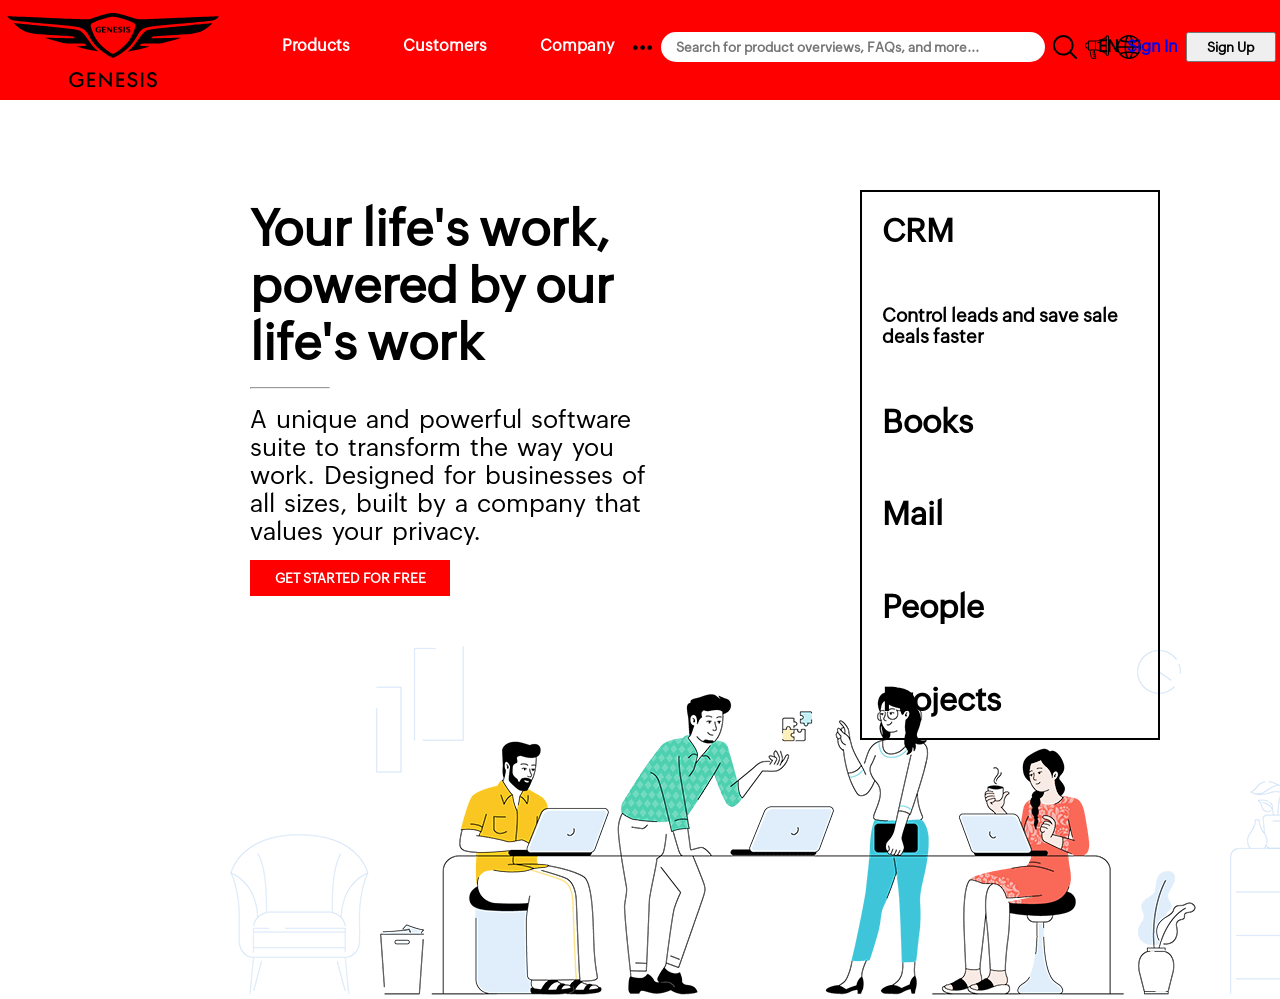
==== index.html @ 3dc9ce11 "Undo the move operation from previous commit" ====
<!doctype html>
<html>
  <head>
    <meta
      charset="UTF-8"
      name="viewport"
      content="width=device-width, initial-scale=1"
    />
    <link rel="canonical" href="https://www.genesis.com/" />
    <meta
      property="og:title"
      content="Genesis | Cloud Software Suite for Businesses"
    />
    <meta
      property="og:description"
      content="A unique and powerful software suite for businesses of all sizes. With 55+ applications, Genesis caters to 100 million+ users for their end-to-end business needs."
    />
    <meta property="og:image" content="resources/logo.svg" />
    <meta property="og:url" content="https://www.genesis.com/" />
    <meta property="og:site_name" content="Genesis" />
    <meta property="og:type" content="website" />
    <meta
      name="twitter:title"
      content="Genesis | Cloud Software Suite for Businesses"
    />
    <meta
      name="twitter:description"
      content="A unique and powerful software suite for businesses of all sizes. With 55+ applications, Genesis caters to 100 million+ users for their end-to-end business needs."
    />
    <meta name="twitter:image" content="resources/logo.svg" />
    <meta name="twitter:card" content="summary" />
    <meta name="twitter:site" content="@genesis" />

    <title>Genesis | Cloud Software Suite for Businesses</title>
    <link rel="stylesheet" href="resources/style.css" />
  </head>

  <body>
    <div class="nav-bar">
      <img src="resources/svg/logo.svg" id="logo" />
      <ul>
        <a href="#">
          <li>Products</li>
        </a>
        <a href="#">
          <li>Customers</li>
        </a>
        <a href="#">
          <li>Company</li>
        </a>
      </ul>
      <img src="resources/svg/three-dots.svg" id="three-dots" />
      <input
        type="text"
        id="search-bar"
        placeholder="Search for product overviews, FAQs, and more..."
      />
      <img src="resources/svg/magnifying-glass.svg" id="magnifying-glass" />
      <img src="resources/svg/megaphone.svg" id="announcment" />
      <img src="resources/svg/globe.svg" id="globe" />
      <p style="margin-top: 37px">EN</p>
      <a style="margin-top: 37px" href="#">Sign In</a>
      <button id="sign-up">Sign Up</button>
    </div>

    <div class="main-body">
      <div class="left-section">
        <h1 id="title-text">
          Your life's work, <br />
          powered by our life's work
        </h1>
        <hr id="red-line" />
        <p id="title-description">
          A unique and powerful software suite to transform the way you work.
          Designed for businesses of all sizes, built by a company that values
          your privacy.
        </p>
        <button id="get-started">GET STARTED FOR FREE</button>
        <img
          style="margin-left: -20px; margin-top: 50px"
          src="resources/images/cover.png"
        />
      </div>
      <div class="right-section">
        <div class="content">
          <h1>
            CRM
            <h3>Control leads and save sale deals faster</h3>
          </h1>
          <h1>Books</h1>
          <h1>Mail</h1>
          <h1>People</h1>
          <h1>Projects</h1>
        </div>
      </div>
    </div>
  </body>
</html>
---- resources/style.css ----
@font-face {
  font-family: Puvi;
  src: url(fonts/Puvi_Regular.woff2);
}
* {
  box-sizing: border-box;
  padding: 0;
  margin: 0;
  font-family: Puvi;
  font-weight: 800;
  /* color: white; */
}

html,
body {
  width: 100%;
  height: 100%;
}

.nav-bar {
  display: flex;
  flex-direction: row;
  justify-content: space-around;
  width: 100%;
  height: 100px;
  background-color: red;
}

.left-section {
  float: left;
  width: 33%;
  margin-top: 100px;
  margin-left: 250px;
}

.right-section {
  float: right;
  width: 25%;
  margin-right: 100px;
  display: flex;
  flex-direction: y;
}

ul {
  color: white;
  list-style-type: none;
}

li {
  display: inline-block;
  justify-content: space-around;
  color: white;
  margin-top: 36px;
  margin-left: 50px;
}

a {
  text-decoration: none;
}

#three-dots {
  width: 21px;
  height: 19px;
  margin-top: 38px;
  margin-left: 10px;
}

#search-bar {
  width: 30%;
  height: 30px;
  padding: 5px;
  padding-left: 15px;
  margin-top: 32px;
  border: 0;
  border-radius: 20px;
}

#magnifying-glass {
  height: 24px;
  margin-top: 35px;
}

#announcment {
  height: 24px;
  margin-top: 35px;
}

#globe {
  height: 24px;
  margin-top: 35px;
  margin-right: -51px;
}

#sign-up {
  width: 90px;
  height: 30px;
  margin-top: 32px;
}

#red-line {
  width: 5rem;
  margin: 1em;
  margin-left: 1em;
  margin-left: 0;
  color: red;
}

#get-started {
  width: 200px;
  height: 36px;
  margin-top: 15px;
  color: white;
  background-color: red;
  border: 0px;
}

#title-text {
  font-size: 50px;
}

#title-description {
  word-spacing: 4px;
  font-size: 25px;
  font-weight: 100;
}

.content {
  border: 2px solid black;
  margin-top: 90px;
  padding: 20px;
  height: 550px;
  width: 300px;
  display: flex;
  justify-content: space-between;
  flex-direction: column;
}
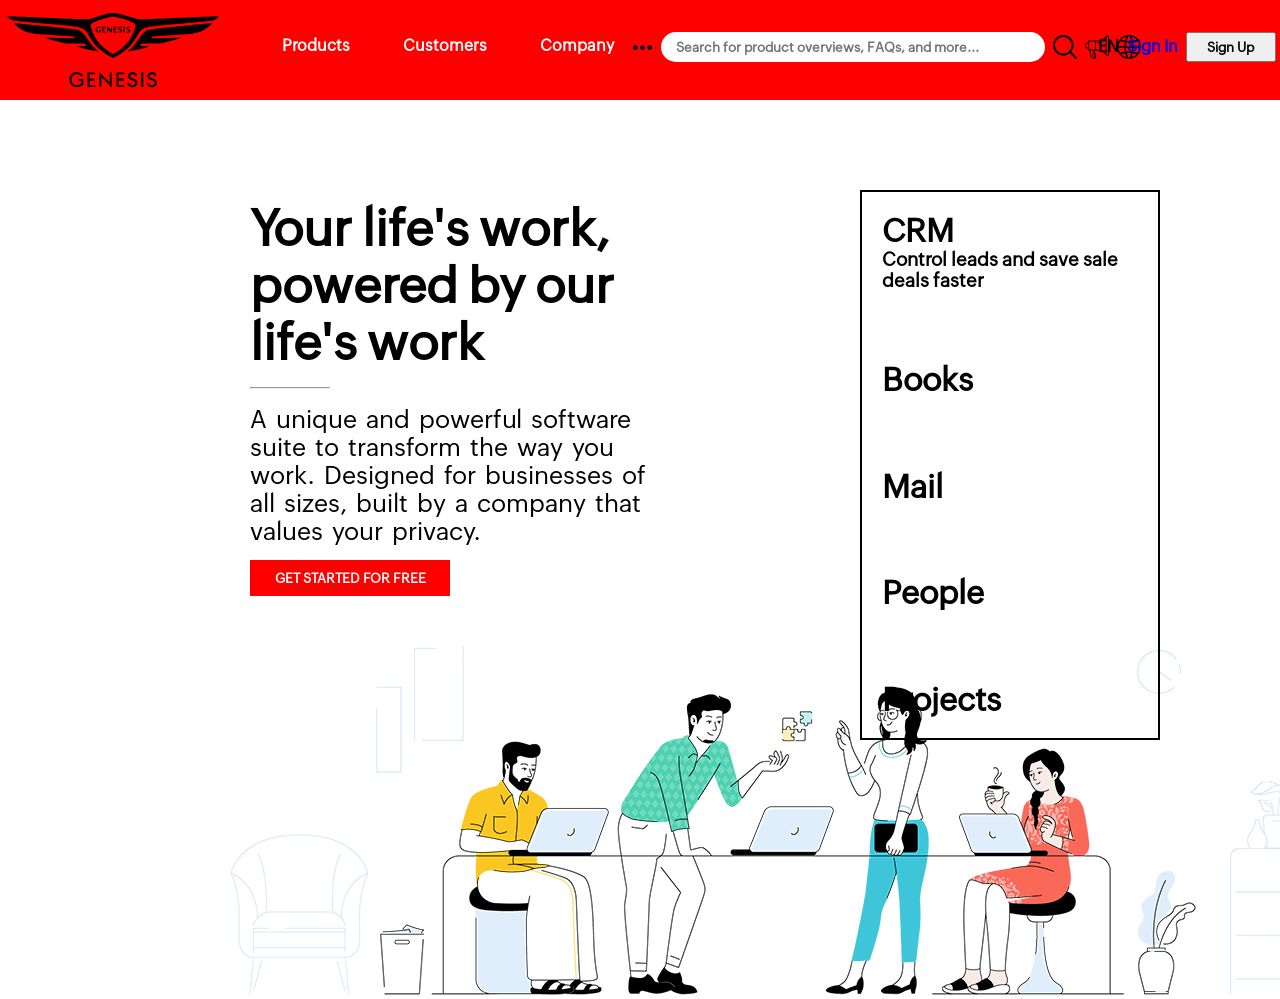
==== commit 45e0c1c3: "Added nested divs" ====
--- a/index.html
+++ b/index.html
@@ -83,14 +83,24 @@
       </div>
       <div class="right-section">
         <div class="content">
-          <h1>
-            CRM
-            <h3>Control leads and save sale deals faster</h3>
-          </h1>
-          <h1>Books</h1>
-          <h1>Mail</h1>
-          <h1>People</h1>
-          <h1>Projects</h1>
+          <div>
+            <h1>
+              CRM
+              <h3>Control leads and save sale deals faster</h3>
+            </h1>
+          </div>
+          <div>
+            <h1>Books</h1>
+          </div>
+          <div>
+            <h1>Mail</h1>
+          </div>
+          <div>
+            <h1>People</h1>
+          </div>
+          <div>
+            <h1>Projects</h1>
+          </div>
         </div>
       </div>
     </div>
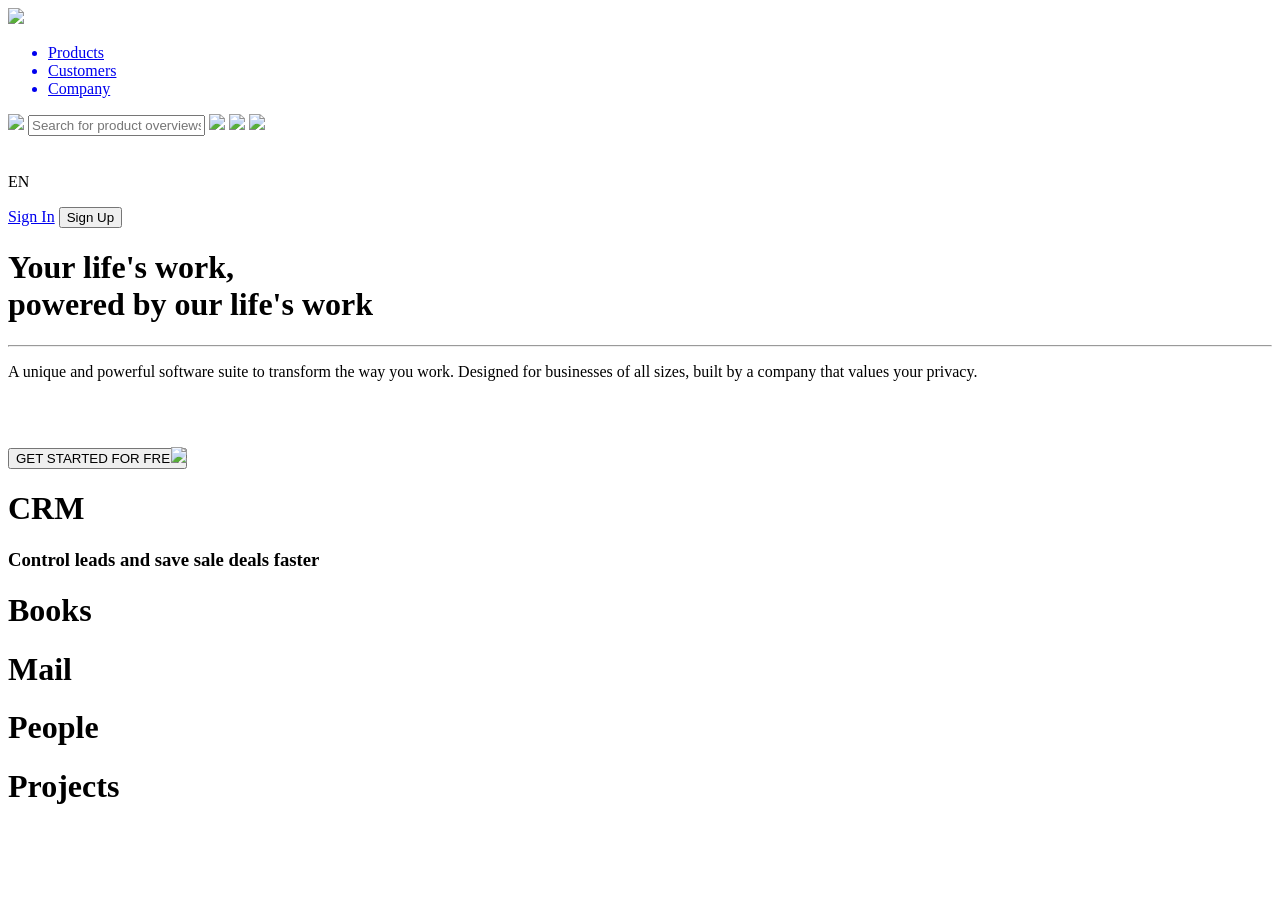
==== commit 806c2f20: "Fixed path to resources" ====
--- a/index.html
+++ b/index.html
@@ -15,7 +15,7 @@
       property="og:description"
       content="A unique and powerful software suite for businesses of all sizes. With 55+ applications, Genesis caters to 100 million+ users for their end-to-end business needs."
     />
-    <meta property="og:image" content="resources/logo.svg" />
+    <meta property="og:image" content="/main/resources/logo.svg" />
     <meta property="og:url" content="https://www.genesis.com/" />
     <meta property="og:site_name" content="Genesis" />
     <meta property="og:type" content="website" />
@@ -27,17 +27,17 @@
       name="twitter:description"
       content="A unique and powerful software suite for businesses of all sizes. With 55+ applications, Genesis caters to 100 million+ users for their end-to-end business needs."
     />
-    <meta name="twitter:image" content="resources/logo.svg" />
+    <meta name="twitter:image" content="/main/resources/logo.svg" />
     <meta name="twitter:card" content="summary" />
     <meta name="twitter:site" content="@genesis" />
 
     <title>Genesis | Cloud Software Suite for Businesses</title>
-    <link rel="stylesheet" href="resources/style.css" />
+    <link rel="stylesheet" href="/main/resources/style.css" />
   </head>
 
   <body>
     <div class="nav-bar">
-      <img src="resources/svg/logo.svg" id="logo" />
+      <img src="/main/resources/svg/logo.svg" id="logo" />
       <ul>
         <a href="#">
           <li>Products</li>
@@ -49,15 +49,18 @@
           <li>Company</li>
         </a>
       </ul>
-      <img src="resources/svg/three-dots.svg" id="three-dots" />
+      <img src="/main/resources/svg/three-dots.svg" id="three-dots" />
       <input
         type="text"
         id="search-bar"
         placeholder="Search for product overviews, FAQs, and more..."
       />
-      <img src="resources/svg/magnifying-glass.svg" id="magnifying-glass" />
-      <img src="resources/svg/megaphone.svg" id="announcment" />
-      <img src="resources/svg/globe.svg" id="globe" />
+      <img
+        src="/main/resources/svg/magnifying-glass.svg"
+        id="magnifying-glass"
+      />
+      <img src="/main/resources/svg/megaphone.svg" id="announcment" />
+      <img src="/main/resources/svg/globe.svg" id="globe" />
       <p style="margin-top: 37px">EN</p>
       <a style="margin-top: 37px" href="#">Sign In</a>
       <button id="sign-up">Sign Up</button>
@@ -78,7 +81,7 @@
         <button id="get-started">GET STARTED FOR FREE</button>
         <img
           style="margin-left: -20px; margin-top: 50px"
-          src="resources/images/cover.png"
+          src="/main/resources/images/cover.png"
         />
       </div>
       <div class="right-section">
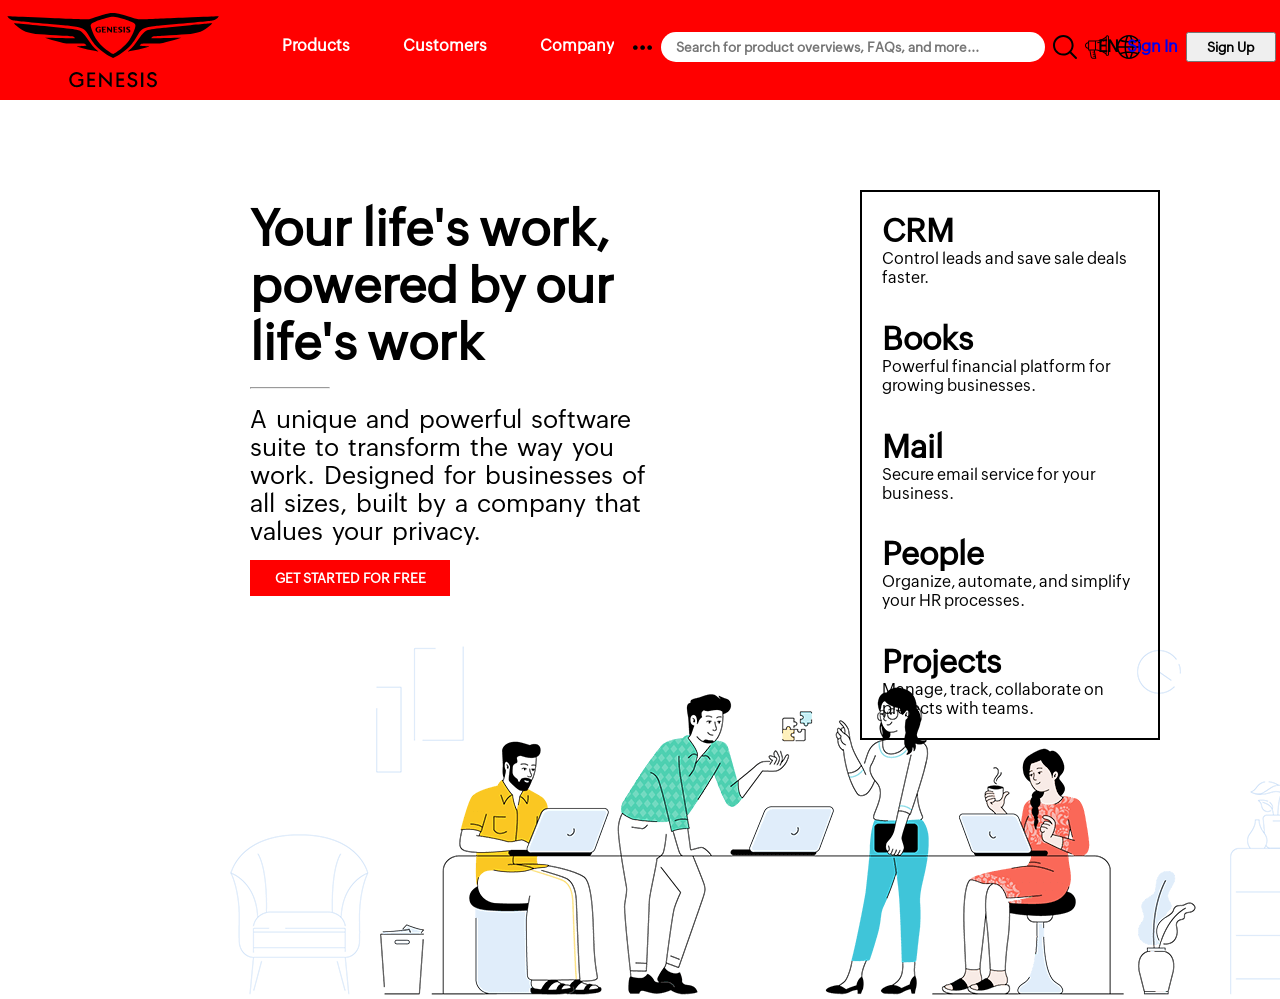
==== commit d657a355: "Changed resource paths" ====
--- a/index.html
+++ b/index.html
@@ -15,7 +15,7 @@
       property="og:description"
       content="A unique and powerful software suite for businesses of all sizes. With 55+ applications, Genesis caters to 100 million+ users for their end-to-end business needs."
     />
-    <meta property="og:image" content="/main/resources/logo.svg" />
+    <meta property="og:image" content="/resources/logo.svg" />
     <meta property="og:url" content="https://www.genesis.com/" />
     <meta property="og:site_name" content="Genesis" />
     <meta property="og:type" content="website" />
@@ -27,17 +27,17 @@
       name="twitter:description"
       content="A unique and powerful software suite for businesses of all sizes. With 55+ applications, Genesis caters to 100 million+ users for their end-to-end business needs."
     />
-    <meta name="twitter:image" content="/main/resources/logo.svg" />
+    <meta name="twitter:image" content="/resources/logo.svg" />
     <meta name="twitter:card" content="summary" />
     <meta name="twitter:site" content="@genesis" />
 
     <title>Genesis | Cloud Software Suite for Businesses</title>
-    <link rel="stylesheet" href="/main/resources/style.css" />
+    <link rel="stylesheet" href="/resources/style.css" />
   </head>
 
   <body>
     <div class="nav-bar">
-      <img src="/main/resources/svg/logo.svg" id="logo" />
+      <img src="/resources/svg/logo.svg" id="logo" />
       <ul>
         <a href="#">
           <li>Products</li>
@@ -49,18 +49,15 @@
           <li>Company</li>
         </a>
       </ul>
-      <img src="/main/resources/svg/three-dots.svg" id="three-dots" />
+      <img src="/resources/svg/three-dots.svg" id="three-dots" />
       <input
         type="text"
         id="search-bar"
         placeholder="Search for product overviews, FAQs, and more..."
       />
-      <img
-        src="/main/resources/svg/magnifying-glass.svg"
-        id="magnifying-glass"
-      />
-      <img src="/main/resources/svg/megaphone.svg" id="announcment" />
-      <img src="/main/resources/svg/globe.svg" id="globe" />
+      <img src="/resources/svg/magnifying-glass.svg" id="magnifying-glass" />
+      <img src="/resources/svg/megaphone.svg" id="announcment" />
+      <img src="/resources/svg/globe.svg" id="globe" />
       <p style="margin-top: 37px">EN</p>
       <a style="margin-top: 37px" href="#">Sign In</a>
       <button id="sign-up">Sign Up</button>
@@ -81,7 +78,7 @@
         <button id="get-started">GET STARTED FOR FREE</button>
         <img
           style="margin-left: -20px; margin-top: 50px"
-          src="/main/resources/images/cover.png"
+          src="/resources/images/cover.png"
         />
       </div>
       <div class="right-section">
@@ -89,20 +86,24 @@
           <div>
             <h1>
               CRM
-              <h3>Control leads and save sale deals faster</h3>
+              <h4>Control leads and save sale deals faster.</h4>
             </h1>
           </div>
           <div>
             <h1>Books</h1>
+            <h4>Powerful financial platform for growing businesses.</h4>
           </div>
           <div>
             <h1>Mail</h1>
+            <h4>Secure email service for your business.</h4>
           </div>
           <div>
             <h1>People</h1>
+            <h4>Organize, automate, and simplify your HR processes.</h4>
           </div>
           <div>
             <h1>Projects</h1>
+            <h4>Manage, track, collaborate on projects with teams.</h4>
           </div>
         </div>
       </div>
--- a/resources/style.css
+++ b/resources/style.css
@@ -0,0 +1,158 @@
+@font-face {
+  font-family: Puvi;
+  src: url(fonts/Puvi_Regular.woff2);
+}
+* {
+  box-sizing: border-box;
+  padding: 0;
+  margin: 0;
+  /* stylelint-disable-next-line */
+  font-family: Puvi;
+  font-weight: 800;
+  /* color: white; */
+}
+
+html,
+body {
+  width: 100%;
+  height: 100%;
+}
+
+.nav-bar {
+  display: flex;
+  flex-direction: row;
+  justify-content: space-around;
+  width: 100%;
+  height: 100px;
+  background-color: red;
+}
+
+.left-section {
+  float: left;
+  width: 33%;
+  margin-top: 100px;
+  margin-left: 250px;
+}
+
+.right-section {
+  display: flex;
+  flex-direction: y;
+  float: right;
+  width: 25%;
+  margin-right: 100px;
+}
+
+ul {
+  color: white;
+  list-style-type: none;
+}
+
+li {
+  position: relative;
+  display: inline-block;
+  justify-content: space-around;
+  margin-top: 36px;
+  margin-left: 50px;
+  color: white;
+  overflow: hidden;
+  background: linear-gradient(
+    to right,
+    midnightblue,
+    midnightblue 50%,
+    white 50%
+  );
+  background-clip: text;
+  -webkit-background-clip: text;
+  -webkit-text-fill-color: transparent;
+  background-size: 200% 100%;
+  background-position: 100%;
+  transition: background-position 275ms ease;
+}
+li:hover {
+  background-position: 0 100%;
+}
+
+a {
+  text-decoration: none;
+}
+
+#three-dots {
+  width: 21px;
+  height: 19px;
+  margin-top: 38px;
+  margin-left: 10px;
+}
+
+#search-bar {
+  width: 30%;
+  height: 30px;
+  padding: 5px;
+  padding-left: 15px;
+  margin-top: 32px;
+  border: 0;
+  border-radius: 20px;
+}
+
+#magnifying-glass {
+  height: 24px;
+  margin-top: 35px;
+}
+
+#announcment {
+  height: 24px;
+  margin-top: 35px;
+}
+
+#globe {
+  height: 24px;
+  margin-top: 35px;
+  margin-right: -51px;
+}
+
+#sign-up {
+  width: 90px;
+  height: 30px;
+  margin-top: 32px;
+}
+
+#red-line {
+  width: 5rem;
+  margin: 1em;
+  margin-left: 1em;
+  margin-left: 0;
+  color: red;
+}
+
+#get-started {
+  width: 200px;
+  height: 36px;
+  margin-top: 15px;
+  color: white;
+  background-color: red;
+  border: 0px;
+}
+
+#title-text {
+  font-size: 50px;
+}
+
+#title-description {
+  font-size: 25px;
+  font-weight: 100;
+  word-spacing: 4px;
+}
+
+.content {
+  display: flex;
+  flex-direction: column;
+  justify-content: space-between;
+  width: 300px;
+  height: 550px;
+  padding: 20px;
+  margin-top: 90px;
+  border: 2px solid black;
+}
+
+h4 {
+  font-weight: 100;
+}
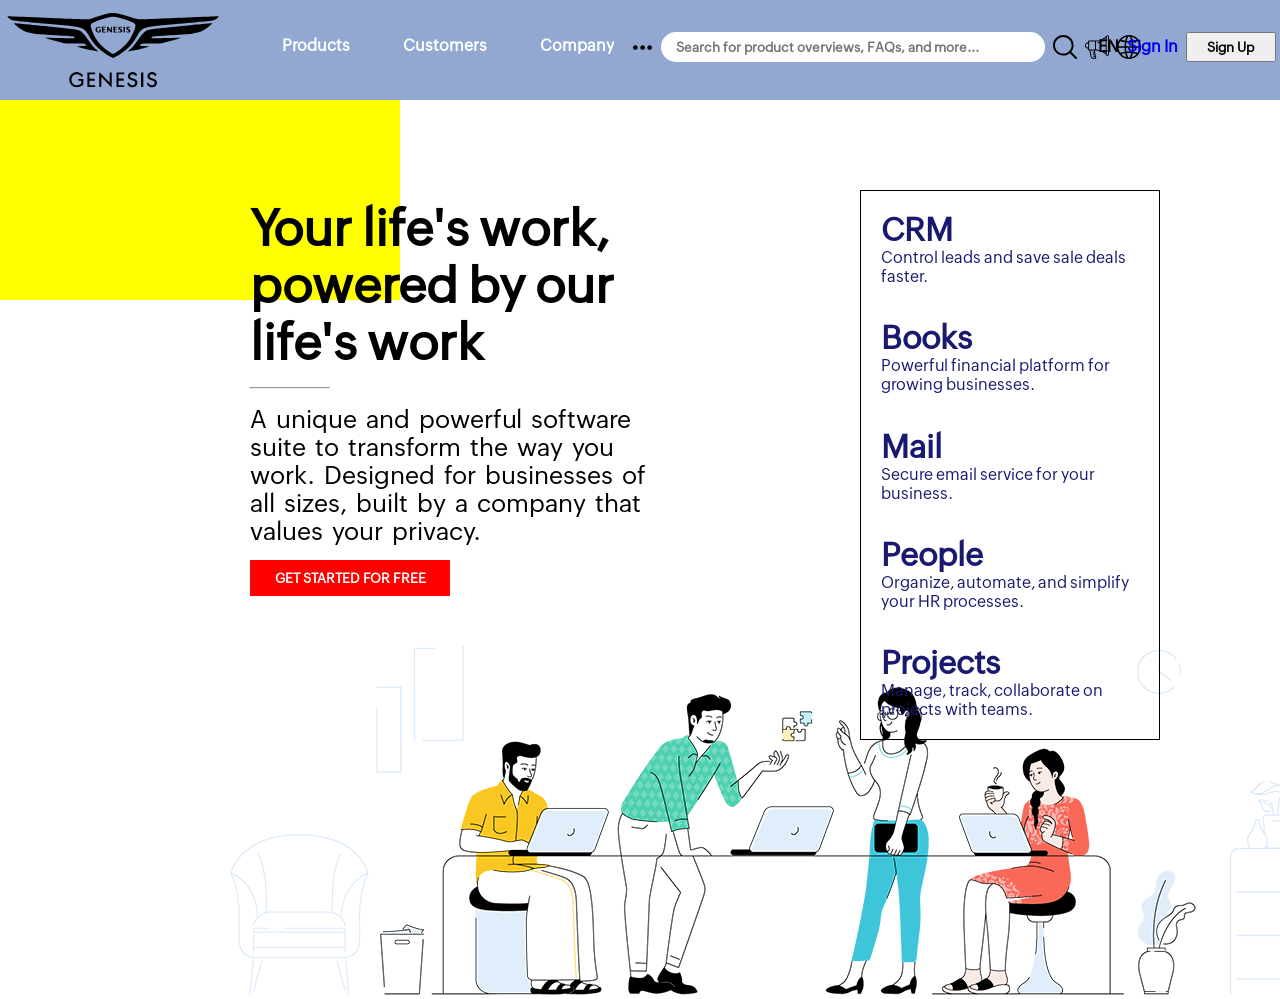
==== commit 194e5401: "Added hover animation for div" ====
--- a/index.html
+++ b/index.html
@@ -84,10 +84,8 @@
       <div class="right-section">
         <div class="content">
           <div>
-            <h1>
-              CRM
-              <h4>Control leads and save sale deals faster.</h4>
-            </h1>
+            <h1>CRM</h1>
+            <h4>Control leads and save sale deals faster.</h4>
           </div>
           <div>
             <h1>Books</h1>
@@ -108,5 +106,15 @@
         </div>
       </div>
     </div>
+    <div class="second-page">
+      <div
+        style="
+          width: 400px;
+          height: 200px;
+          background-color: yellow;
+          border-radius: 10;
+        "
+      ></div>
+    </div>
   </body>
 </html>
--- a/resources/style.css
+++ b/resources/style.css
@@ -24,7 +24,9 @@
   justify-content: space-around;
   width: 100%;
   height: 100px;
-  background-color: red;
+  background-color: RGB(146, 168, 209);
+  /* background-color: white; */
+  color: black;
 }
 
 .left-section {
@@ -43,7 +45,7 @@
 }
 
 ul {
-  color: white;
+  color: black;
   list-style-type: none;
 }
 
@@ -53,7 +55,7 @@
   justify-content: space-around;
   margin-top: 36px;
   margin-left: 50px;
-  color: white;
+  color: black;
   overflow: hidden;
   background: linear-gradient(
     to right,
@@ -150,9 +152,29 @@
   height: 550px;
   padding: 20px;
   margin-top: 90px;
-  border: 2px solid black;
+  border: 1px solid black;
 }
 
 h4 {
   font-weight: 100;
 }
+.content > div {
+  color: black;
+  background-color: black;
+  overflow: hidden;
+  background: linear-gradient(
+    to right,
+    /* #6b5b95 50%, */ RGB(146, 168, 209),
+    midnightblue 50%,
+    midnightblue
+  );
+  background-clip: text;
+  -webkit-background-clip: text;
+  -webkit-text-fill-color: transparent;
+  background-size: 200% 100%;
+  background-position: 100%;
+  transition: background-position 275ms ease;
+}
+.content > div:hover {
+  background-position: 0 100%;
+}
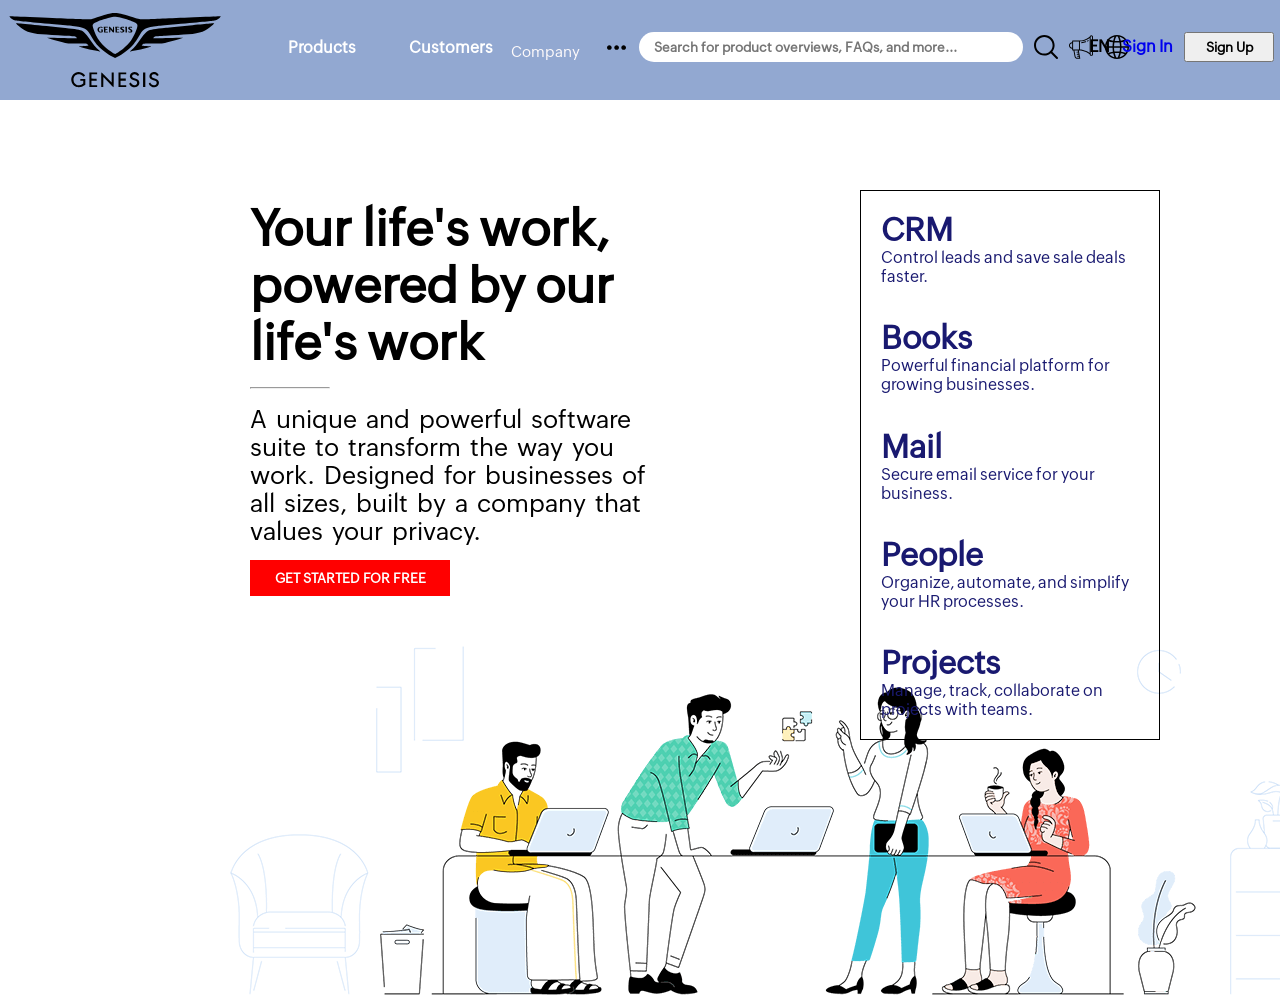
==== commit 82c2e27c: "Dropdown added" ====
--- a/index.html
+++ b/index.html
@@ -46,7 +46,20 @@
           <li>Customers</li>
         </a>
         <a href="#">
-          <li>Company</li>
+          <div class="dropdown">
+            <button class="dropbtn">Company</button>
+            <div class="dropdown-content">
+              <a href="#" class="animation">About Us</a>
+              <a href="#" class="animation">Our Story</a>
+              <a href="#" class="animation">Rural Revival</a>
+              <a href=""  class="animation">Press</a>
+              <a href=""  class="animation">Events</a>
+              <a href=""  class="animation">Careers</a>
+              <a href=""  class="animation">Humans of Genesis</a>
+              <a href=""  class="animation">The Long Game</a>
+
+            </div>
+          </div>
         </a>
       </ul>
       <img src="/resources/svg/three-dots.svg" id="three-dots" />
@@ -106,15 +119,6 @@
         </div>
       </div>
     </div>
-    <div class="second-page">
-      <div
-        style="
-          width: 400px;
-          height: 200px;
-          background-color: yellow;
-          border-radius: 10;
-        "
-      ></div>
-    </div>
+    
   </body>
 </html>
--- a/resources/style.css
+++ b/resources/style.css
@@ -24,9 +24,9 @@
   justify-content: space-around;
   width: 100%;
   height: 100px;
+  color: black;
   background-color: RGB(146, 168, 209);
   /* background-color: white; */
-  color: black;
 }
 
 .left-section {
@@ -53,21 +53,21 @@
   position: relative;
   display: inline-block;
   justify-content: space-around;
-  margin-top: 36px;
+  margin-top: 38px;
   margin-left: 50px;
-  color: black;
   overflow: hidden;
+  color: black;
   background: linear-gradient(
     to right,
     midnightblue,
     midnightblue 50%,
     white 50%
   );
+  background-position: 100%;
+  -webkit-background-clip: text;
   background-clip: text;
-  -webkit-background-clip: text;
   -webkit-text-fill-color: transparent;
   background-size: 200% 100%;
-  background-position: 100%;
   transition: background-position 275ms ease;
 }
 li:hover {
@@ -159,22 +159,75 @@
   font-weight: 100;
 }
 .content > div {
-  color: black;
-  background-color: black;
   overflow: hidden;
+  color: black;
   background: linear-gradient(
     to right,
     /* #6b5b95 50%, */ RGB(146, 168, 209),
     midnightblue 50%,
     midnightblue
   );
+  background-color: black;
+  background-position: 100%;
+  -webkit-background-clip: text;
   background-clip: text;
-  -webkit-background-clip: text;
   -webkit-text-fill-color: transparent;
   background-size: 200% 100%;
-  background-position: 100%;
   transition: background-position 275ms ease;
 }
 .content > div:hover {
   background-position: 0 100%;
 }
+.dropbtn {
+  background-color: #92A8D1;
+  color: rgb(255, 251, 251);
+  padding: 5px;
+  font-size: 15px;
+  border: none;
+  font-weight: 10;
+  margin-left: 10px;
+  margin-bottom: 50px;
+  
+  
+}
+
+/* The container <div> - needed to position the dropdown content */
+.dropdown {
+  position: relative;
+  display: inline-block;
+}
+
+/* Dropdown Content (Hidden by Default) */
+.dropdown-content {
+  
+  display: none;
+  position: absolute;
+  background-color: rgb(202, 197, 197);
+  min-width: 160px;
+  box-shadow: 0px 8px 16px 0px rgba(11, 11, 11, 0.2);
+  z-index: 1;
+}
+
+/* Links inside the dropdown */
+.dropdown-content a {
+  color: rgb(254, 250, 250);
+  padding: 12px 16px;
+  text-decoration: none;
+  display: block;
+  
+}
+
+/* Change color of dropdown links on hover */
+.dropdown-content a:hover {
+  background-color: #92A8D1;
+}
+
+/* Show the dropdown menu on hover */
+.dropdown:hover .dropdown-content {
+  display: block;
+}
+
+/* Change the background color of the dropdown button when the dropdown content is shown */
+.dropdown:hover .dropbtn {
+  background-color: #92A8D1;
+}
